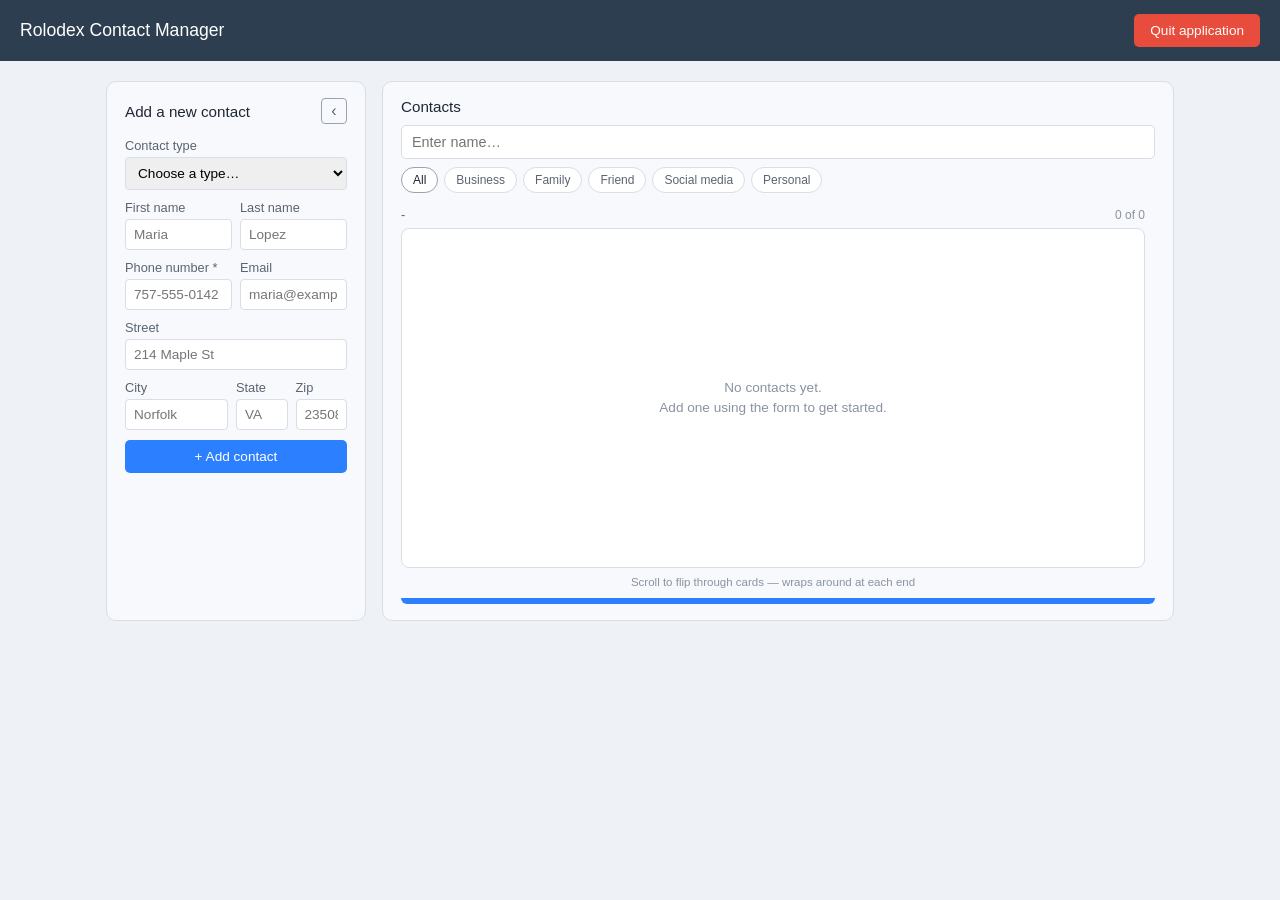
==== Rolodex/src/view/index.html @ 693bc366 "Add web application View layer (static HTML/CSS/JS, no backend yet) - Add src/view/index.html: full " ====
<!DOCTYPE html>
<html lang="en">
<head>
<meta charset="UTF-8">
<title>Rolodex Contact Manager</title>
<link rel="stylesheet" href="style.css">
</head>
<!--
=====================================================================
Name:    Christopher Crayton
Date:    August 11, 2026
Purpose: View layer for the Rolodex Contact Manager web application.
         This is a static HTML/CSS/JS front end - the "V" in the
         project's MVC layout. It does not talk to the Java backend
         yet; the Controller layer (a Java HttpServer-based class)
         will be added in a later week to serve this page and expose
         the endpoints app.js will eventually call.

         Until that Controller exists, this page can be opened
         directly in a browser (no server required) to preview the
         planned interface. The contact stack starts empty on
         purpose - see app.js for where real contact data will be
         fetched from the backend once it's wired up.
=====================================================================
-->
<body>

<header class="app-header">
  <span class="app-title">Rolodex Contact Manager</span>
  <button id="quitButton" class="btn btn-quit">Quit application</button>
</header>

<main class="app-main" id="mainGrid">

  <!-- ===================== SIDEBAR: Add Contact form ===================== -->
  <section id="sidebar" class="sidebar">
    <div class="sidebar-header">
      <span id="sidebarTitle" class="sidebar-title">Add a new contact</span>
      <button id="collapseBtn" class="btn-icon" aria-label="Collapse sidebar">&#8249;</button>
    </div>

    <form id="addContactForm" class="sidebar-form">
      <label class="field">
        Contact type
        <select id="contactType" required>
          <option value="" disabled selected>Choose a type&hellip;</option>
          <option value="Business">Business</option>
          <option value="Family">Family</option>
          <option value="Friend">Friend</option>
          <option value="Social Media">Social media</option>
        </select>
      </label>

      <div class="field-row">
        <label class="field">First name<input type="text" id="firstName" placeholder="Maria" required></label>
        <label class="field">Last name<input type="text" id="lastName" placeholder="Lopez" required></label>
      </div>

      <div class="field-row">
        <label class="field">Phone number *<input type="text" id="phoneNumber" placeholder="757-555-0142" required></label>
        <label class="field">Email<input type="text" id="email" placeholder="maria@example.com"></label>
      </div>

      <label class="field">Street<input type="text" id="street" placeholder="214 Maple St"></label>

      <div class="field-row field-row-address">
        <label class="field field-city">City<input type="text" id="city" placeholder="Norfolk"></label>
        <label class="field field-state">State<input type="text" id="state" placeholder="VA"></label>
        <label class="field field-zip">Zip<input type="text" id="zipCode" placeholder="23508"></label>
      </div>

      <div id="uniqueFieldsGroup" class="field-row hidden">
        <label id="uniqueField1Label" class="field">Field 1<input type="text" id="uniqueField1"></label>
        <label id="uniqueField2Label" class="field">Field 2<input type="text" id="uniqueField2"></label>
      </div>

      <button type="submit" class="btn btn-primary btn-block">+ Add contact</button>
      <p id="addContactMessage" class="form-message"></p>
    </form>

    <button id="expandBtn" class="btn-icon btn-expand hidden" aria-label="Expand sidebar">+</button>
  </section>

  <!-- ===================== CONTACTS: search, filters, card stack ===================== -->
  <section class="contacts-panel">
    <p class="panel-title">Contacts</p>

    <input type="text" id="searchBox" class="search-box" placeholder="Enter name&hellip;">

    <div class="filter-row" id="filterRow">
      <button class="filter-btn active" data-type="all">All</button>
      <button class="filter-btn" data-type="Business">Business</button>
      <button class="filter-btn" data-type="Family">Family</button>
      <button class="filter-btn" data-type="Friend">Friend</button>
      <button class="filter-btn" data-type="Social Media">Social media</button>
      <button class="filter-btn" data-type="Personal">Personal</button>
    </div>

    <div class="stack-row">
      <div class="stack-column">
        <div class="stack-meta">
          <span id="letterBadge" class="letter-badge">-</span>
          <span id="posCounter" class="pos-counter">0 of 0</span>
        </div>

        <div id="stackViewport" class="stack-viewport">
          <div id="stackInner" class="stack-inner"></div>
          <p id="emptyState" class="empty-state">
            No contacts yet.<br>Add one using the form to get started.
          </p>
        </div>

        <p class="stack-hint">Scroll to flip through cards &mdash; wraps around at each end</p>
      </div>

      <div id="letterStrip" class="letter-strip"></div>
    </div>

    <div class="stack-base"></div>
  </section>

</main>

<script src="app.js"></script>
</body>
</html>
---- Rolodex/src/view/style.css ----
/*
=====================================================================
Name:    Christopher Crayton
Date:    August 11, 2026
Purpose: Stylesheet for the Rolodex Contact Manager's View layer.
         Colors are defined once as CSS custom properties at the top
         so the per-contact-type color coding (used on cards once
         real data is wired up) stays consistent and easy to adjust
         in one place.
=====================================================================
*/

:root {
  /* Layout colors */
  --header-bg: #2c3e50;
  --panel-bg: #f7f9fc;
  --page-bg: #eef1f5;
  --border: #d8dee6;
  --border-strong: #99a3b0;
  --text-primary: #1f2733;
  --text-secondary: #5b6472;
  --text-muted: #8a93a1;

  /* Contact-type color coding (matches the Week 1 UX design doc) */
  --business-bg: #eaf1ff;
  --business-text: #1c56b0;
  --business-border: #2c80ff;

  --family-bg: #eafaf1;
  --family-text: #1e7e42;
  --family-border: #27ae60;

  --friend-bg: #fff6e6;
  --friend-text: #a15c00;
  --friend-border: #f39c12;

  --social-bg: #f6effb;
  --social-text: #6c2f8a;
  --social-border: #8e44ad;

  --personal-bg: #f2f3f5;
  --personal-text: #4a5361;
  --personal-border: #7b8492;
}

* {
  box-sizing: border-box;
}

body {
  margin: 0;
  font-family: "Segoe UI", Arial, sans-serif;
  background-color: var(--page-bg);
  color: var(--text-primary);
}

/* ===================== Header ===================== */

.app-header {
  display: flex;
  align-items: center;
  justify-content: space-between;
  background-color: var(--header-bg);
  color: white;
  padding: 14px 20px;
}

.app-title {
  font-size: 1.1rem;
  font-weight: 500;
}

/* ===================== Buttons ===================== */

.btn {
  border: none;
  border-radius: 5px;
  padding: 9px 16px;
  font-size: 0.85rem;
  cursor: pointer;
  background-color: #2c80ff;
  color: white;
}

.btn:hover {
  opacity: 0.9;
}

.btn-block {
  width: 100%;
}

.btn-primary {
  background-color: #2c80ff;
}

.btn-quit {
  background-color: #e74c3c;
}

.btn-icon {
  background: none;
  border: 1px solid rgba(255, 255, 255, 0.4);
  color: inherit;
  border-radius: 4px;
  width: 26px;
  height: 26px;
  cursor: pointer;
  font-size: 1rem;
  line-height: 1;
}

.sidebar .btn-icon {
  border-color: var(--border-strong);
  color: var(--text-secondary);
}

.btn-expand {
  width: 100%;
  height: 34px;
  margin-top: 4px;
}

/* ===================== Main layout ===================== */

.app-main {
  display: grid;
  grid-template-columns: 260px minmax(0, 1fr);
  gap: 16px;
  max-width: 1100px;
  margin: 20px auto;
  padding: 0 16px;
  transition: grid-template-columns 0.15s ease;
}

.app-main.collapsed {
  grid-template-columns: 52px minmax(0, 1fr);
}

/* ===================== Sidebar / Add contact form ===================== */

.sidebar {
  background-color: var(--panel-bg);
  border: 1px solid var(--border);
  border-radius: 10px;
  padding: 16px 18px;
  overflow: hidden;
  min-width: 0;
}

.sidebar-header {
  display: flex;
  align-items: center;
  justify-content: space-between;
  margin-bottom: 14px;
}

.sidebar-title {
  font-weight: 500;
  font-size: 0.95rem;
}

.field {
  display: block;
  font-size: 0.8rem;
  color: var(--text-secondary);
  margin-bottom: 10px;
  flex: 1;
}

.field input,
.field select {
  width: 100%;
  margin-top: 4px;
  padding: 7px 8px;
  border: 1px solid var(--border);
  border-radius: 4px;
  font-size: 0.85rem;
  font-family: inherit;
}

.field-row {
  display: flex;
  gap: 8px;
}

.field-row-address .field-city { flex: 2; }
.field-row-address .field-state,
.field-row-address .field-zip { flex: 1; }

.hidden {
  display: none !important;
}

.form-message {
  font-size: 0.82rem;
  margin: 6px 0 0;
  min-height: 1em;
}

/* ===================== Contacts panel ===================== */

.contacts-panel {
  background-color: var(--panel-bg);
  border: 1px solid var(--border);
  border-radius: 10px;
  padding: 16px 18px;
  min-width: 0;
}

.panel-title {
  font-weight: 500;
  font-size: 0.95rem;
  margin: 0 0 10px;
}

.search-box {
  width: 100%;
  padding: 8px 10px;
  border: 1px solid var(--border);
  border-radius: 5px;
  font-size: 0.9rem;
  margin-bottom: 8px;
}

.filter-row {
  display: flex;
  flex-wrap: wrap;
  gap: 6px;
  margin-bottom: 14px;
}

.filter-btn {
  font-size: 0.75rem;
  padding: 5px 11px;
  border: 1px solid var(--border);
  border-radius: 20px;
  background: white;
  color: var(--text-secondary);
  cursor: pointer;
}

.filter-btn.active {
  border-color: var(--border-strong);
  color: var(--text-primary);
  font-weight: 500;
}

/* ===================== Card stack ===================== */

.stack-row {
  display: flex;
  gap: 6px;
  align-items: stretch;
}

.stack-column {
  flex: 1;
  min-width: 0;
}

.stack-meta {
  display: flex;
  align-items: center;
  justify-content: space-between;
  margin-bottom: 6px;
}

.letter-badge {
  font-size: 0.8rem;
  font-weight: 500;
  color: var(--text-secondary);
}

.pos-counter {
  font-size: 0.75rem;
  color: var(--text-muted);
}

.stack-viewport {
  position: relative;
  height: 340px;
  overflow: hidden;
  border: 1px solid var(--border);
  border-radius: 8px;
  background: white;
}

.stack-inner {
  position: absolute;
  inset: 0;
  perspective: 1000px;
}

/* Individual card elements are created and positioned in app.js;
   this class supplies the shared visual styling every card shares
   regardless of contact type. */
.contact-card {
  position: absolute;
  left: 4%;
  width: 92%;
  min-height: 132px;
  top: 50%;
  padding: 12px 14px;
  box-sizing: border-box;
  overflow: hidden;
  transition: transform 0.16s ease, opacity 0.16s ease;
  border-left: 4px solid;
}

.contact-card .card-name {
  display: flex;
  justify-content: space-between;
  font-size: 0.9rem;
  font-weight: 500;
}

.contact-card .card-type-badge {
  font-size: 0.7rem;
  font-weight: 400;
}

.contact-card p {
  font-size: 0.78rem;
  margin: 4px 0 0;
}

.contact-card .card-buttons {
  display: flex;
  gap: 6px;
  margin-top: 8px;
}

.contact-card .card-buttons button {
  font-size: 0.72rem;
  padding: 4px 9px;
  border: 1px solid var(--border-strong);
  border-radius: 4px;
  background: white;
  cursor: pointer;
}

/* Back-of-card letter, positioned to whichever corner is actually
   exposed by the card overlapping in front of it. */
.card-back {
  display: flex;
  height: 100%;
}

.card-back .card-letter {
  font-size: 26px;
  font-weight: 500;
  opacity: 0.6;
}

.card-back.corner-top-left {
  align-items: flex-start;
  justify-content: flex-start;
}

.card-back.corner-bottom-right {
  align-items: flex-end;
  justify-content: flex-end;
}

/* Contact-type color variants, applied via JS by adding one of these
   classes to a card element. */
.type-business { background-color: var(--business-bg); border-left-color: var(--business-border); color: var(--business-text); }
.type-family    { background-color: var(--family-bg);   border-left-color: var(--family-border);   color: var(--family-text); }
.type-friend    { background-color: var(--friend-bg);   border-left-color: var(--friend-border);   color: var(--friend-text); }
.type-social    { background-color: var(--social-bg);   border-left-color: var(--social-border);   color: var(--social-text); }
.type-personal  { background-color: var(--personal-bg); border-left-color: var(--personal-border); color: var(--personal-text); }

.empty-state {
  position: absolute;
  inset: 0;
  display: flex;
  align-items: center;
  justify-content: center;
  text-align: center;
  color: var(--text-muted);
  font-size: 0.85rem;
  line-height: 1.5;
  margin: 0;
  padding: 0 20px;
}

.stack-hint {
  font-size: 0.72rem;
  color: var(--text-muted);
  text-align: center;
  margin: 8px 0 0;
}

.letter-strip {
  display: flex;
  flex-direction: column;
  gap: 2px;
  padding: 2px;
}

.letter-strip button {
  font-size: 0.65rem;
  padding: 3px 6px;
  border: 1px solid var(--border);
  border-radius: 4px;
  background: white;
  color: var(--text-secondary);
  cursor: pointer;
}

.stack-base {
  height: 6px;
  background-color: #2c80ff;
  border-radius: 0 0 8px 8px;
  margin-top: 10px;
}

/* ===================== Responsive ===================== */

@media (max-width: 720px) {
  .app-main,
  .app-main.collapsed {
    grid-template-columns: 1fr;
  }
}
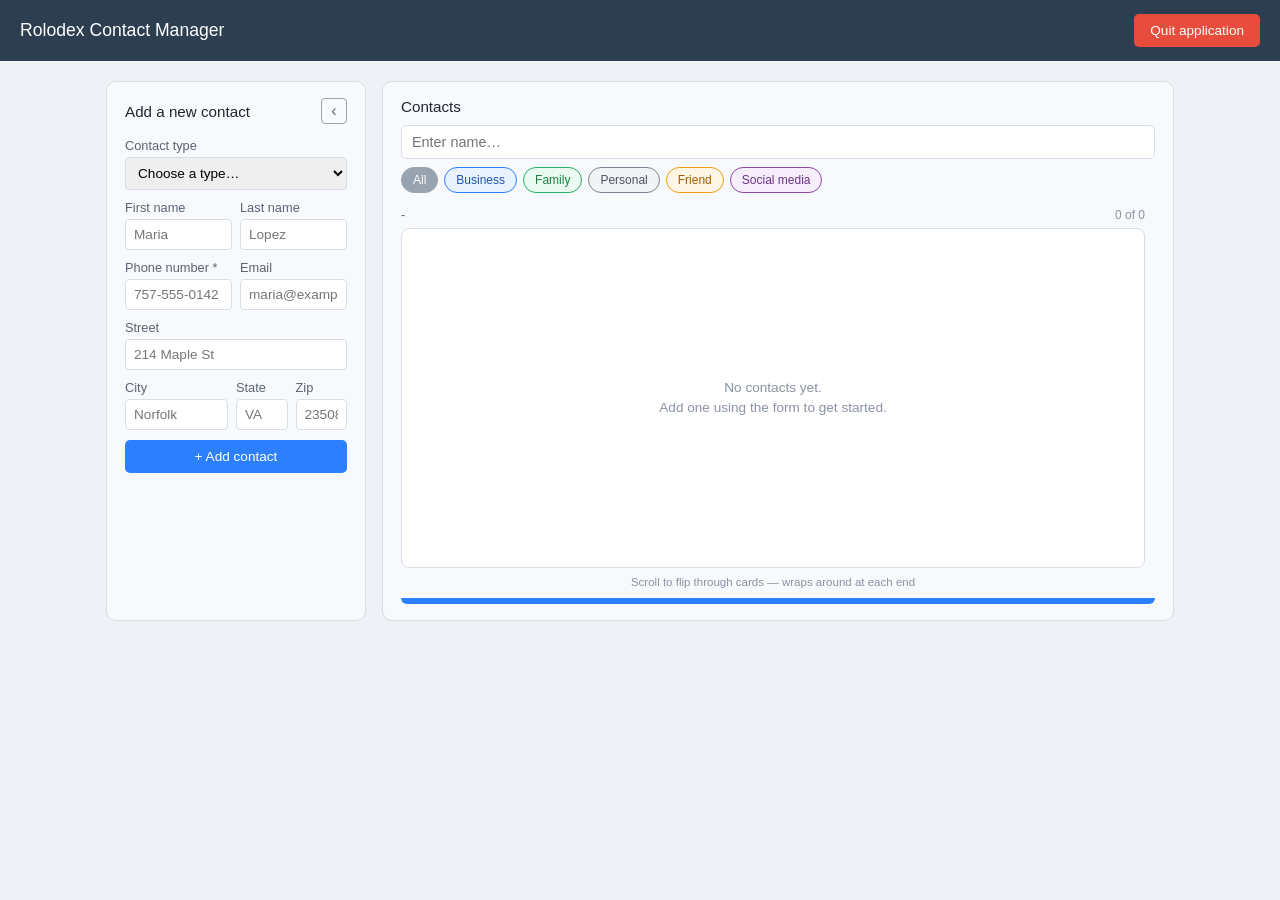
==== commit 133ca4aa: "Add Week 4: SQLite persistence, Controller layer, full frontend/backend connection Controller layer " ====
--- a/Rolodex/src/view/index.html
+++ b/Rolodex/src/view/index.html
@@ -21,6 +21,25 @@
          planned interface. The contact stack starts empty on
          purpose - see app.js for where real contact data will be
          fetched from the backend once it's wired up.
+
+Part 2
+Name:    Christopher Crayton
+Date:    August 20, 2026
+Purpose: Backend connected. Trimmed the contact-type dropdown and
+         filter buttons down to the three contact types that actually
+         exist (Business, Family, Personal) - Friend and Social Media
+         are still only planned, and shipping non-functional options
+         in a graded deliverable would be worse than adding them back
+         cleanly in a later week. Added the edit-contact modal markup
+         that app.js now uses for the field-by-field update flow.
+
+Part 3
+Name:    Christopher Crayton
+Date:    August 21, 2026
+Purpose: Added Friend and Social Media back into the contact-type
+         dropdown and filter buttons, now that FriendContact and
+         SocialMediaContact actually exist in the model/repository
+         layers.
 =====================================================================
 -->
 <body>
@@ -46,6 +65,7 @@
           <option value="" disabled selected>Choose a type&hellip;</option>
           <option value="Business">Business</option>
           <option value="Family">Family</option>
+          <option value="Personal">Personal</option>
           <option value="Friend">Friend</option>
           <option value="Social Media">Social media</option>
         </select>
@@ -89,11 +109,11 @@
 
     <div class="filter-row" id="filterRow">
       <button class="filter-btn active" data-type="all">All</button>
-      <button class="filter-btn" data-type="Business">Business</button>
-      <button class="filter-btn" data-type="Family">Family</button>
-      <button class="filter-btn" data-type="Friend">Friend</button>
-      <button class="filter-btn" data-type="Social Media">Social media</button>
-      <button class="filter-btn" data-type="Personal">Personal</button>
+      <button class="filter-btn type-business" data-type="Business">Business</button>
+      <button class="filter-btn type-family" data-type="Family">Family</button>
+      <button class="filter-btn type-personal" data-type="Personal">Personal</button>
+      <button class="filter-btn type-friend" data-type="Friend">Friend</button>
+      <button class="filter-btn type-social" data-type="Social Media">Social media</button>
     </div>
 
     <div class="stack-row">
@@ -121,6 +141,28 @@
 
 </main>
 
+<!-- ===================== EDIT MODAL ===================== -->
+<div id="editModal" class="modal hidden">
+  <div class="modal-content">
+    <h2>Edit contact</h2>
+    <p id="editModalContactName"></p>
+
+    <label class="field">Field to update
+      <select id="editFieldSelect"></select>
+    </label>
+
+    <label class="field">New value
+      <input type="text" id="editFieldValue">
+    </label>
+
+    <div class="modal-buttons">
+      <button id="saveEditButton" class="btn btn-primary">Save change</button>
+      <button id="cancelEditButton" class="btn btn-secondary">Cancel</button>
+    </div>
+    <p id="editMessage" class="form-message"></p>
+  </div>
+</div>
+
 <script src="app.js"></script>
 </body>
 </html>
--- a/Rolodex/src/view/style.css
+++ b/Rolodex/src/view/style.css
@@ -7,6 +7,22 @@
          so the per-contact-type color coding (used on cards once
          real data is wired up) stays consistent and easy to adjust
          in one place.
+
+Part 2
+Name:    Christopher Crayton
+Date:    August 20, 2026
+Purpose: Backend connected. Added styles for the new edit-contact
+         modal (.modal, .modal-content, .modal-buttons, .btn-secondary).
+
+Part 3
+Name:    Christopher Crayton
+Date:    August 22, 2026
+Purpose: Fixed the collapsed sidebar's "+" button appearing off-center
+         at wide viewports (the sidebar's normal padding was too large
+         for the narrow 52px collapsed column). Changed the active
+         filter-pill styling from a pale background tint to a solid,
+         darker fill of each contact type's own color with white text,
+         so the currently-selected filter is obvious at a glance.
 =====================================================================
 */
 
@@ -116,9 +132,27 @@
 }
 
 .btn-expand {
-  width: 100%;
-  height: 34px;
+  width: 32px;
+  height: 32px;
   margin-top: 4px;
+  padding: 0;
+  display: flex;
+  align-items: center;
+  justify-content: center;
+  font-size: 1.1rem;
+}
+
+/* When collapsed, the sidebar's normal 16px/18px padding leaves only
+   ~16px of content width inside the narrow 52px column (see
+   .app-main.collapsed below), which pushed the "+" button off-center.
+   This overrides the collapsed sidebar's own padding/layout so the
+   button centers correctly regardless of window width, rather than
+   only looking right by accident at narrower viewports. */
+.app-main.collapsed .sidebar {
+  padding: 16px 6px;
+  display: flex;
+  flex-direction: column;
+  align-items: center;
 }
 
 /* ===================== Main layout ===================== */
@@ -242,9 +276,27 @@
 
 .filter-btn.active {
   border-color: var(--border-strong);
-  color: var(--text-primary);
-  font-weight: 500;
-}
+  background: var(--border-strong);
+  color: white;
+  font-weight: 500;
+}
+
+/* Color-coded filter pills, matching each contact type's card colors
+   (border/text color always visible; a solid, darker fill of that same
+   color is applied when a pill is the active filter, so the "currently
+   selected" state is obvious at a glance rather than just a subtle
+   tint). */
+.filter-btn.type-business { border-color: var(--business-border); color: var(--business-text); }
+.filter-btn.type-family    { border-color: var(--family-border);   color: var(--family-text); }
+.filter-btn.type-personal  { border-color: var(--personal-border); color: var(--personal-text); }
+.filter-btn.type-friend    { border-color: var(--friend-border);   color: var(--friend-text); }
+.filter-btn.type-social    { border-color: var(--social-border);   color: var(--social-text); }
+
+.filter-btn.type-business.active { background: var(--business-border); color: white; }
+.filter-btn.type-family.active    { background: var(--family-border);   color: white; }
+.filter-btn.type-personal.active  { background: var(--personal-border); color: white; }
+.filter-btn.type-friend.active    { background: var(--friend-border);   color: white; }
+.filter-btn.type-social.active    { background: var(--social-border);   color: white; }
 
 /* ===================== Card stack ===================== */
 
@@ -416,6 +468,47 @@
   margin-top: 10px;
 }
 
+/* ===================== Edit modal ===================== */
+
+.modal {
+  position: fixed;
+  inset: 0;
+  background: rgba(31, 39, 51, 0.55);
+  display: flex;
+  align-items: center;
+  justify-content: center;
+  z-index: 1000;
+}
+
+.modal-content {
+  background: white;
+  border-radius: 10px;
+  padding: 24px 26px;
+  width: 90%;
+  max-width: 380px;
+}
+
+.modal-content h2 {
+  margin: 0 0 6px;
+  font-size: 1.05rem;
+}
+
+#editModalContactName {
+  font-size: 0.85rem;
+  color: var(--text-secondary);
+  margin: 0 0 16px;
+}
+
+.modal-buttons {
+  display: flex;
+  gap: 8px;
+  margin-top: 6px;
+}
+
+.btn-secondary {
+  background-color: #99a3b0;
+}
+
 /* ===================== Responsive ===================== */
 
 @media (max-width: 720px) {
